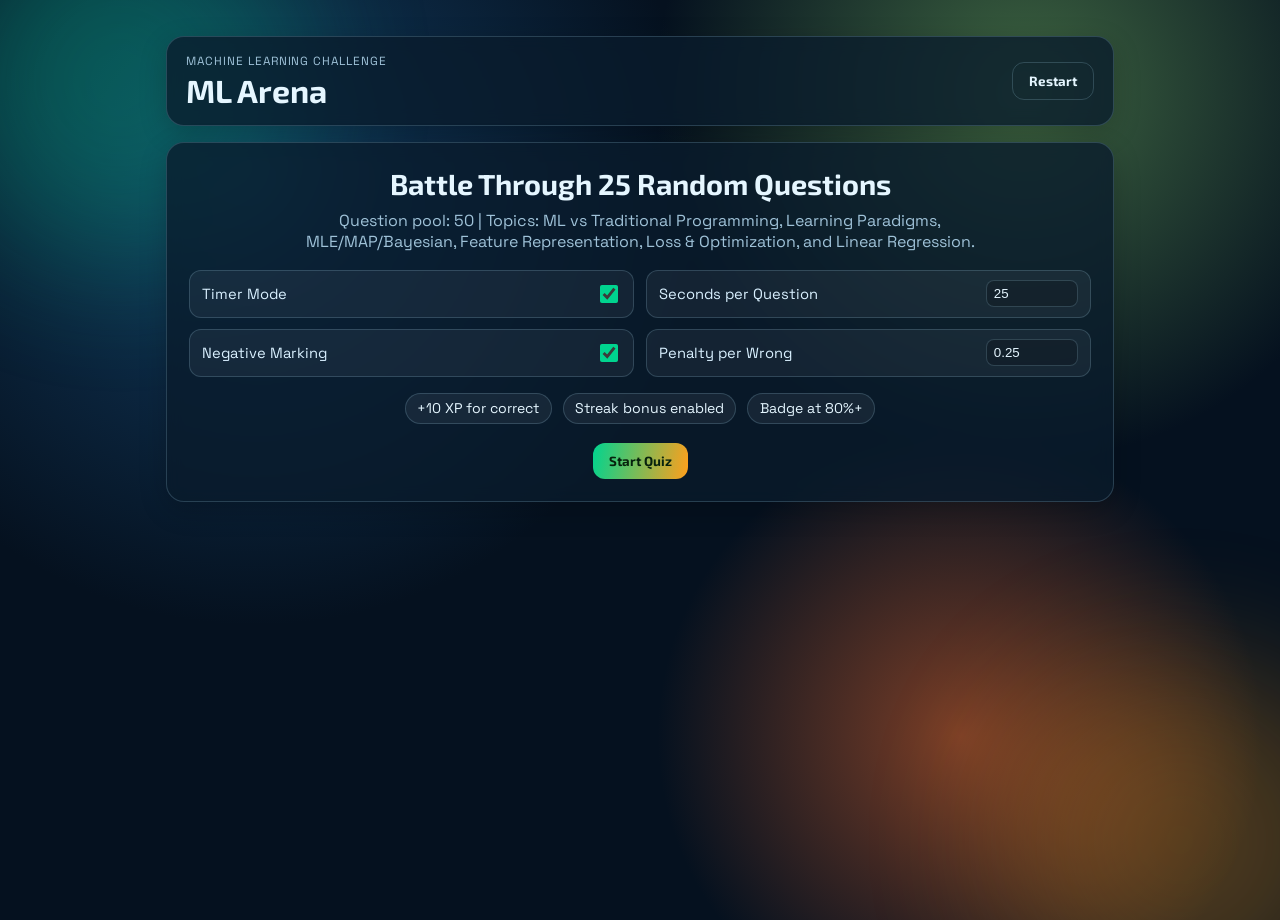
==== index.html @ 7686fb9f "First" ====
<!doctype html>
<html lang="en">
  <head>
    <meta charset="UTF-8" />
    <meta name="viewport" content="width=device-width, initial-scale=1.0" />
    <title>ML Arena Quiz</title>
    <link rel="preconnect" href="https://fonts.googleapis.com" />
    <link rel="preconnect" href="https://fonts.gstatic.com" crossorigin />
    <link
      href="https://fonts.googleapis.com/css2?family=Exo+2:wght@400;600;700;800&family=Space+Grotesk:wght@400;500;700&display=swap"
      rel="stylesheet"
    />
    <link rel="stylesheet" href="style.css" />
  </head>
  <body>
    <div class="bg-glow bg-glow-1"></div>
    <div class="bg-glow bg-glow-2"></div>

    <main class="app-shell">
      <header class="top-bar card">
        <div>
          <p class="eyebrow">Machine Learning Challenge</p>
          <h1>ML Arena</h1>
        </div>
        <button id="restartBtn" class="btn ghost" type="button" aria-label="Restart quiz">
          Restart
        </button>
      </header>

      <section id="startScreen" class="card center-panel">
        <h2>Battle Through 25 Random Questions</h2>
        <p>
          Question pool: 50 | Topics: ML vs Traditional Programming, Learning Paradigms,
          MLE/MAP/Bayesian, Feature Representation, Loss & Optimization, and Linear Regression.
        </p>
        <div class="setup-grid">
          <label class="setup-item" for="timerMode">
            <span>Timer Mode</span>
            <input id="timerMode" type="checkbox" checked />
          </label>
          <label class="setup-item" for="timerSeconds">
            <span>Seconds per Question</span>
            <input id="timerSeconds" type="number" min="10" max="120" step="5" value="25" />
          </label>
          <label class="setup-item" for="negativeMode">
            <span>Negative Marking</span>
            <input id="negativeMode" type="checkbox" checked />
          </label>
          <label class="setup-item" for="negativeValue">
            <span>Penalty per Wrong</span>
            <input id="negativeValue" type="number" min="0.1" max="1" step="0.05" value="0.25" />
          </label>
        </div>
        <div class="start-meta">
          <span>+10 XP for correct</span>
          <span>Streak bonus enabled</span>
          <span>Badge at 80%+</span>
        </div>
        <button id="startBtn" class="btn primary" type="button">Start Quiz</button>
      </section>

      <section id="quizScreen" class="hidden">
        <div class="stats-grid">
          <article class="card stat">
            <p class="label">Question</p>
            <p id="questionCounter" class="value">1 / 25</p>
          </article>
          <article class="card stat">
            <p class="label">Score</p>
            <p id="scoreValue" class="value">0</p>
          </article>
          <article class="card stat">
            <p class="label">XP</p>
            <p id="xpValue" class="value">0</p>
          </article>
          <article class="card stat">
            <p class="label">Streak</p>
            <p id="streakValue" class="value">0</p>
          </article>
          <article class="card stat">
            <p class="label">Timer</p>
            <p id="timerValue" class="value">25s</p>
          </article>
        </div>

        <div class="card progress-wrap">
          <div class="progress-row">
            <span>Level <strong id="levelValue">1</strong></span>
            <span><strong id="progressPercent">0%</strong> Complete</span>
          </div>
          <div class="progress-track">
            <div id="progressBar" class="progress-fill"></div>
          </div>
        </div>

        <section class="card question-card" aria-live="polite">
          <p id="topicTag" class="topic-tag">Topic</p>
          <h2 id="questionText">Question text</h2>
          <div id="optionsContainer" class="options"></div>
          <p id="feedback" class="feedback"></p>
          <div class="actions">
            <button id="nextBtn" class="btn primary" type="button" disabled>Next</button>
          </div>
        </section>
      </section>

      <section id="resultScreen" class="card center-panel hidden">
        <h2>Challenge Complete</h2>
        <p id="finalMessage" class="result-message"></p>
        <div class="result-grid">
          <article>
            <p class="label">Final Score</p>
            <p id="finalScore" class="value">0 / 25</p>
          </article>
          <article>
            <p class="label">Correct</p>
            <p id="finalCorrect" class="value">0</p>
          </article>
          <article>
            <p class="label">Wrong / Timeout</p>
            <p id="finalWrong" class="value">0</p>
          </article>
          <article>
            <p class="label">Accuracy</p>
            <p id="finalAccuracy" class="value">0%</p>
          </article>
          <article>
            <p class="label">Total XP</p>
            <p id="finalXP" class="value">0</p>
          </article>
          <article>
            <p class="label">Best Streak</p>
            <p id="bestStreak" class="value">0</p>
          </article>
          <article>
            <p class="label">Badge</p>
            <p id="badgeValue" class="value">None</p>
          </article>
        </div>
        <div class="report-actions">
          <button id="downloadReportBtn" class="btn ghost" type="button">Download CSV Report</button>
          <button id="printReportBtn" class="btn ghost" type="button">Print / Save PDF</button>
          <button id="playAgainBtn" class="btn primary" type="button">Play Again</button>
        </div>
      </section>
    </main>

    <script src="script.js"></script>
  </body>
</html>
---- style.css ----
:root {
  --bg: #05111f;
  --panel: rgba(10, 28, 44, 0.78);
  --panel-strong: #0f2842;
  --text: #e5f6ff;
  --muted: #9fc2d8;
  --line: rgba(165, 212, 238, 0.2);
  --accent: #00d48f;
  --accent-2: #ff9f1c;
  --danger: #ff5d73;
  --correct: #00d48f;
  --wrong: #ff5d73;
}

* {
  box-sizing: border-box;
}

body {
  margin: 0;
  min-height: 100vh;
  font-family: "Space Grotesk", sans-serif;
  color: var(--text);
  background: radial-gradient(circle at 20% 20%, #123c61 0%, transparent 35%),
    radial-gradient(circle at 80% 10%, #3e6541 0%, transparent 28%),
    radial-gradient(circle at 75% 80%, #7a3e27 0%, transparent 25%), var(--bg);
  overflow-x: hidden;
}

h1,
h2,
h3,
.value {
  font-family: "Exo 2", sans-serif;
  margin: 0;
}

.bg-glow {
  position: fixed;
  width: 360px;
  height: 360px;
  border-radius: 999px;
  filter: blur(70px);
  opacity: 0.28;
  pointer-events: none;
  z-index: -1;
}

.bg-glow-1 {
  background: #00d48f;
  top: -100px;
  left: -60px;
}

.bg-glow-2 {
  background: #ff9f1c;
  bottom: -120px;
  right: -80px;
}

.app-shell {
  max-width: 980px;
  margin: 1.25rem auto;
  padding: 1rem;
  display: grid;
  gap: 1rem;
}

.card {
  background: var(--panel);
  border: 1px solid var(--line);
  border-radius: 18px;
  backdrop-filter: blur(8px);
  box-shadow: 0 8px 28px rgba(0, 0, 0, 0.2);
}

.top-bar {
  display: flex;
  justify-content: space-between;
  align-items: center;
  padding: 1rem 1.2rem;
}

.eyebrow {
  margin: 0;
  color: var(--muted);
  letter-spacing: 0.08em;
  text-transform: uppercase;
  font-size: 0.74rem;
}

h1 {
  margin-top: 0.2rem;
  font-size: clamp(1.5rem, 3vw, 2rem);
}

.center-panel {
  padding: 1.4rem;
  text-align: center;
}

.center-panel h2 {
  margin-bottom: 0.6rem;
  font-size: clamp(1.3rem, 2.8vw, 1.8rem);
}

.center-panel p {
  margin: 0 auto;
  max-width: 70ch;
  color: var(--muted);
}

.start-meta {
  display: flex;
  gap: 0.7rem;
  justify-content: center;
  flex-wrap: wrap;
  margin: 1rem 0 1.2rem;
}

.start-meta span {
  background: rgba(255, 255, 255, 0.06);
  border: 1px solid var(--line);
  border-radius: 999px;
  font-size: 0.88rem;
  padding: 0.35rem 0.7rem;
}

.setup-grid {
  margin: 1.1rem 0 0.5rem;
  display: grid;
  gap: 0.7rem;
  grid-template-columns: repeat(2, minmax(0, 1fr));
}

.setup-item {
  display: flex;
  justify-content: space-between;
  align-items: center;
  gap: 0.6rem;
  background: rgba(255, 255, 255, 0.05);
  border: 1px solid var(--line);
  border-radius: 12px;
  padding: 0.6rem 0.75rem;
  color: #d9f0ff;
  font-size: 0.92rem;
}

.setup-item input[type="number"] {
  width: 92px;
  background: rgba(0, 0, 0, 0.2);
  border: 1px solid var(--line);
  border-radius: 8px;
  color: var(--text);
  padding: 0.3rem 0.45rem;
}

.setup-item input[type="checkbox"] {
  width: 18px;
  height: 18px;
  accent-color: var(--accent);
}

.hidden {
  display: none;
}

.stats-grid {
  display: grid;
  grid-template-columns: repeat(5, minmax(0, 1fr));
  gap: 0.8rem;
}

.stat {
  padding: 0.8rem;
  text-align: center;
}

.label {
  margin: 0;
  color: var(--muted);
  font-size: 0.8rem;
  text-transform: uppercase;
  letter-spacing: 0.06em;
}

.value {
  margin-top: 0.35rem;
  font-size: 1.35rem;
}

.progress-wrap {
  padding: 0.9rem 1rem 1rem;
}

.progress-row {
  display: flex;
  justify-content: space-between;
  margin-bottom: 0.5rem;
  color: var(--muted);
}

.progress-track {
  background: rgba(255, 255, 255, 0.09);
  border: 1px solid var(--line);
  border-radius: 999px;
  height: 14px;
  overflow: hidden;
}

.progress-fill {
  height: 100%;
  width: 0%;
  background: linear-gradient(90deg, var(--accent), var(--accent-2));
  transition: width 0.32s ease;
}

.question-card {
  padding: 1rem;
  animation: fadeIn 350ms ease;
}

.topic-tag {
  display: inline-block;
  margin: 0;
  padding: 0.25rem 0.55rem;
  border-radius: 999px;
  border: 1px solid var(--line);
  color: #cde8f5;
  background: rgba(255, 255, 255, 0.06);
  font-size: 0.83rem;
}

#questionText {
  margin: 0.7rem 0 1rem;
  line-height: 1.38;
}

.options {
  display: grid;
  gap: 0.6rem;
}

.option-btn {
  border: 1px solid var(--line);
  background: rgba(255, 255, 255, 0.04);
  color: var(--text);
  border-radius: 12px;
  padding: 0.72rem;
  text-align: left;
  font-size: 0.97rem;
  cursor: pointer;
  transition: transform 0.16s ease, border-color 0.16s ease, background 0.16s ease;
}

.option-btn:hover:enabled {
  transform: translateY(-1px);
  border-color: rgba(255, 255, 255, 0.34);
  background: rgba(255, 255, 255, 0.1);
}

.option-btn.correct {
  border-color: rgba(0, 212, 143, 0.9);
  background: rgba(0, 212, 143, 0.2);
}

.option-btn.wrong {
  border-color: rgba(255, 93, 115, 0.95);
  background: rgba(255, 93, 115, 0.2);
}

.feedback {
  min-height: 1.4rem;
  margin: 0.9rem 0 0;
  font-weight: 600;
}

.feedback.good {
  color: var(--correct);
}

.feedback.bad {
  color: var(--wrong);
}

.actions {
  margin-top: 0.9rem;
  display: flex;
  justify-content: flex-end;
}

.btn {
  border: none;
  border-radius: 12px;
  cursor: pointer;
  padding: 0.62rem 1rem;
  font-weight: 700;
  font-family: "Exo 2", sans-serif;
}

.btn:disabled {
  opacity: 0.5;
  cursor: not-allowed;
}

.btn.primary {
  background: linear-gradient(100deg, var(--accent), var(--accent-2));
  color: #07220d;
}

.btn.ghost {
  background: transparent;
  border: 1px solid var(--line);
  color: var(--text);
}

.result-grid {
  margin-top: 1rem;
  display: grid;
  grid-template-columns: repeat(3, minmax(0, 1fr));
  gap: 0.8rem;
}

.result-grid article {
  background: rgba(255, 255, 255, 0.05);
  border: 1px solid var(--line);
  border-radius: 12px;
  padding: 0.75rem;
}

.result-message {
  font-weight: 700;
  color: #f4e6c0;
}

.report-actions {
  margin-top: 1rem;
  display: flex;
  gap: 0.65rem;
  justify-content: center;
  flex-wrap: wrap;
}

@keyframes fadeIn {
  from {
    opacity: 0;
    transform: translateY(8px);
  }
  to {
    opacity: 1;
    transform: translateY(0);
  }
}

@media (max-width: 820px) {
  .setup-grid {
    grid-template-columns: 1fr;
  }

  .stats-grid {
    grid-template-columns: repeat(3, minmax(0, 1fr));
  }

  .result-grid {
    grid-template-columns: repeat(2, minmax(0, 1fr));
  }
}

@media (max-width: 560px) {
  .app-shell {
    padding: 0.7rem;
  }

  .top-bar {
    align-items: flex-start;
    gap: 0.7rem;
    flex-direction: column;
  }

  .stats-grid {
    grid-template-columns: repeat(2, minmax(0, 1fr));
  }

  .result-grid {
    grid-template-columns: 1fr;
  }
}
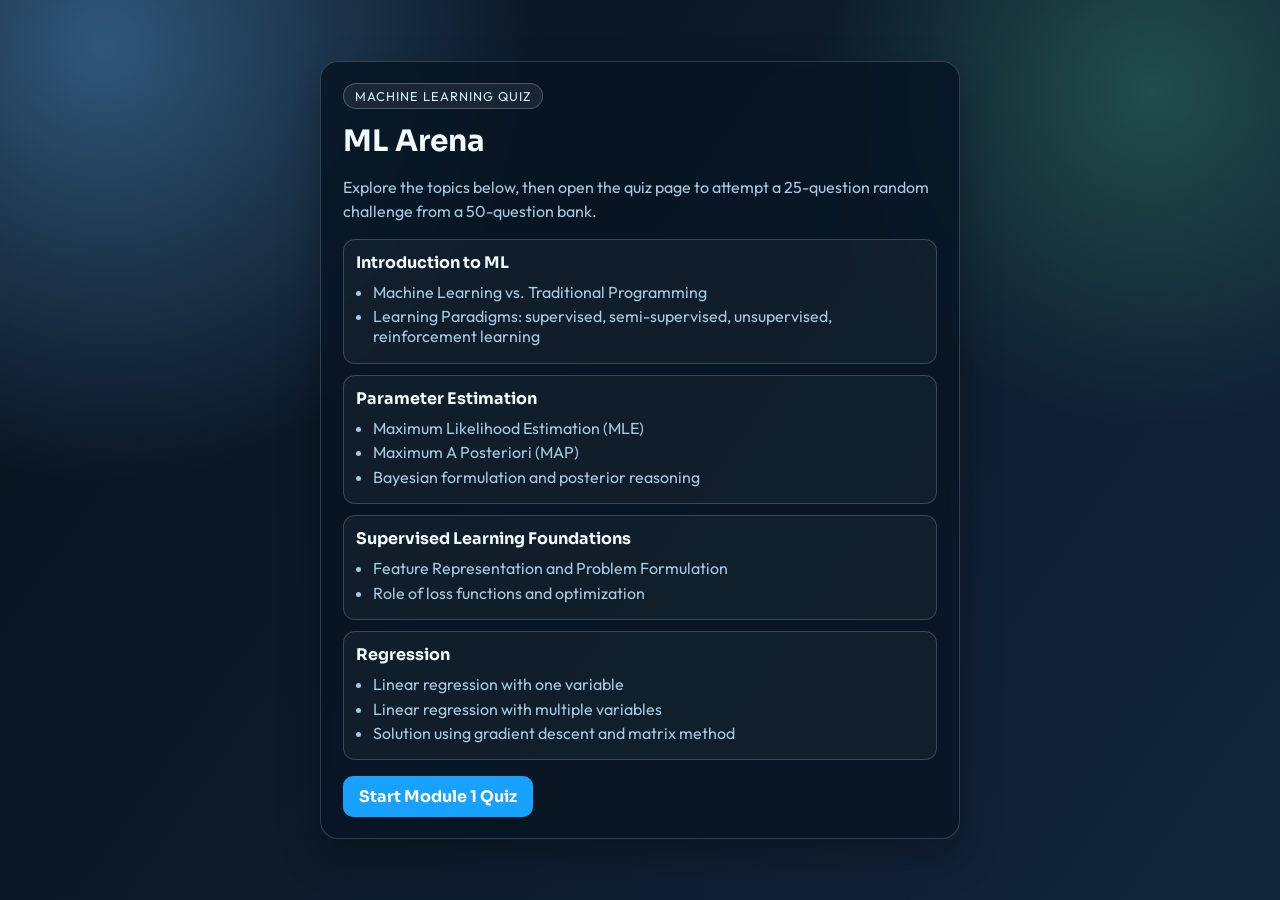
==== commit 66a768d6: "modifiled" ====
--- a/index.html
+++ b/index.html
@@ -3,148 +3,65 @@
   <head>
     <meta charset="UTF-8" />
     <meta name="viewport" content="width=device-width, initial-scale=1.0" />
-    <title>ML Arena Quiz</title>
+    <title>ML Arena</title>
     <link rel="preconnect" href="https://fonts.googleapis.com" />
     <link rel="preconnect" href="https://fonts.gstatic.com" crossorigin />
     <link
-      href="https://fonts.googleapis.com/css2?family=Exo+2:wght@400;600;700;800&family=Space+Grotesk:wght@400;500;700&display=swap"
+      href="https://fonts.googleapis.com/css2?family=Outfit:wght@400;600;700;800&family=Sora:wght@500;700&display=swap"
       rel="stylesheet"
     />
     <link rel="stylesheet" href="style.css" />
   </head>
   <body>
-    <div class="bg-glow bg-glow-1"></div>
-    <div class="bg-glow bg-glow-2"></div>
+    <main class="home-shell">
+      <section class="home-card">
+        <p class="tag">Machine Learning Quiz</p>
+        <h1>ML Arena</h1>
+        <p class="home-copy">
+          Explore the topics below, then open the quiz page to attempt a 25-question random challenge from a
+          50-question bank.
+        </p>
 
-    <main class="app-shell">
-      <header class="top-bar card">
-        <div>
-          <p class="eyebrow">Machine Learning Challenge</p>
-          <h1>ML Arena</h1>
-        </div>
-        <button id="restartBtn" class="btn ghost" type="button" aria-label="Restart quiz">
-          Restart
-        </button>
-      </header>
+        <section class="module-topics" aria-label="Module 1 topics">
+          <article class="topic-card">
+            <h2>Introduction to ML</h2>
+            <ul>
+              <li>Machine Learning vs. Traditional Programming</li>
+              <li>Learning Paradigms: supervised, semi-supervised, unsupervised, reinforcement learning</li>
+            </ul>
+          </article>
 
-      <section id="startScreen" class="card center-panel">
-        <h2>Battle Through 25 Random Questions</h2>
-        <p>
-          Question pool: 50 | Topics: ML vs Traditional Programming, Learning Paradigms,
-          MLE/MAP/Bayesian, Feature Representation, Loss & Optimization, and Linear Regression.
-        </p>
-        <div class="setup-grid">
-          <label class="setup-item" for="timerMode">
-            <span>Timer Mode</span>
-            <input id="timerMode" type="checkbox" checked />
-          </label>
-          <label class="setup-item" for="timerSeconds">
-            <span>Seconds per Question</span>
-            <input id="timerSeconds" type="number" min="10" max="120" step="5" value="25" />
-          </label>
-          <label class="setup-item" for="negativeMode">
-            <span>Negative Marking</span>
-            <input id="negativeMode" type="checkbox" checked />
-          </label>
-          <label class="setup-item" for="negativeValue">
-            <span>Penalty per Wrong</span>
-            <input id="negativeValue" type="number" min="0.1" max="1" step="0.05" value="0.25" />
-          </label>
-        </div>
-        <div class="start-meta">
-          <span>+10 XP for correct</span>
-          <span>Streak bonus enabled</span>
-          <span>Badge at 80%+</span>
-        </div>
-        <button id="startBtn" class="btn primary" type="button">Start Quiz</button>
-      </section>
+          <article class="topic-card">
+            <h2>Parameter Estimation</h2>
+            <ul>
+              <li>Maximum Likelihood Estimation (MLE)</li>
+              <li>Maximum A Posteriori (MAP)</li>
+              <li>Bayesian formulation and posterior reasoning</li>
+            </ul>
+          </article>
 
-      <section id="quizScreen" class="hidden">
-        <div class="stats-grid">
-          <article class="card stat">
-            <p class="label">Question</p>
-            <p id="questionCounter" class="value">1 / 25</p>
+          <article class="topic-card">
+            <h2>Supervised Learning Foundations</h2>
+            <ul>
+              <li>Feature Representation and Problem Formulation</li>
+              <li>Role of loss functions and optimization</li>
+            </ul>
           </article>
-          <article class="card stat">
-            <p class="label">Score</p>
-            <p id="scoreValue" class="value">0</p>
+
+          <article class="topic-card">
+            <h2>Regression</h2>
+            <ul>
+              <li>Linear regression with one variable</li>
+              <li>Linear regression with multiple variables</li>
+              <li>Solution using gradient descent and matrix method</li>
+            </ul>
           </article>
-          <article class="card stat">
-            <p class="label">XP</p>
-            <p id="xpValue" class="value">0</p>
-          </article>
-          <article class="card stat">
-            <p class="label">Streak</p>
-            <p id="streakValue" class="value">0</p>
-          </article>
-          <article class="card stat">
-            <p class="label">Timer</p>
-            <p id="timerValue" class="value">25s</p>
-          </article>
-        </div>
+        </section>
 
-        <div class="card progress-wrap">
-          <div class="progress-row">
-            <span>Level <strong id="levelValue">1</strong></span>
-            <span><strong id="progressPercent">0%</strong> Complete</span>
-          </div>
-          <div class="progress-track">
-            <div id="progressBar" class="progress-fill"></div>
-          </div>
-        </div>
-
-        <section class="card question-card" aria-live="polite">
-          <p id="topicTag" class="topic-tag">Topic</p>
-          <h2 id="questionText">Question text</h2>
-          <div id="optionsContainer" class="options"></div>
-          <p id="feedback" class="feedback"></p>
-          <div class="actions">
-            <button id="nextBtn" class="btn primary" type="button" disabled>Next</button>
-          </div>
-        </section>
-      </section>
-
-      <section id="resultScreen" class="card center-panel hidden">
-        <h2>Challenge Complete</h2>
-        <p id="finalMessage" class="result-message"></p>
-        <div class="result-grid">
-          <article>
-            <p class="label">Final Score</p>
-            <p id="finalScore" class="value">0 / 25</p>
-          </article>
-          <article>
-            <p class="label">Correct</p>
-            <p id="finalCorrect" class="value">0</p>
-          </article>
-          <article>
-            <p class="label">Wrong / Timeout</p>
-            <p id="finalWrong" class="value">0</p>
-          </article>
-          <article>
-            <p class="label">Accuracy</p>
-            <p id="finalAccuracy" class="value">0%</p>
-          </article>
-          <article>
-            <p class="label">Total XP</p>
-            <p id="finalXP" class="value">0</p>
-          </article>
-          <article>
-            <p class="label">Best Streak</p>
-            <p id="bestStreak" class="value">0</p>
-          </article>
-          <article>
-            <p class="label">Badge</p>
-            <p id="badgeValue" class="value">None</p>
-          </article>
-        </div>
-        <div class="report-actions">
-          <button id="downloadReportBtn" class="btn ghost" type="button">Download CSV Report</button>
-          <button id="printReportBtn" class="btn ghost" type="button">Print / Save PDF</button>
-          <button id="playAgainBtn" class="btn primary" type="button">Play Again</button>
+        <div class="home-actions">
+          <a class="home-link" href="quiz.html">Start Module 1 Quiz</a>
         </div>
       </section>
     </main>
-
-    <script src="script.js"></script>
   </body>
 </html>
--- a/style.css
+++ b/style.css
@@ -1,15 +1,14 @@
 :root {
-  --bg: #05111f;
-  --panel: rgba(10, 28, 44, 0.78);
-  --panel-strong: #0f2842;
-  --text: #e5f6ff;
-  --muted: #9fc2d8;
-  --line: rgba(165, 212, 238, 0.2);
-  --accent: #00d48f;
-  --accent-2: #ff9f1c;
-  --danger: #ff5d73;
-  --correct: #00d48f;
-  --wrong: #ff5d73;
+  --bg-1: #08121d;
+  --bg-2: #12253a;
+  --panel: rgba(7, 21, 35, 0.86);
+  --panel-border: rgba(167, 223, 255, 0.22);
+  --text: #f2fbff;
+  --muted: #a9c8de;
+  --yes: #2ee59d;
+  --maybe: #ffc857;
+  --button: #18a1ff;
+  --button-hover: #0787de;
 }
 
 * {
@@ -19,283 +18,529 @@
 body {
   margin: 0;
   min-height: 100vh;
-  font-family: "Space Grotesk", sans-serif;
+  font-family: "Outfit", sans-serif;
   color: var(--text);
-  background: radial-gradient(circle at 20% 20%, #123c61 0%, transparent 35%),
-    radial-gradient(circle at 80% 10%, #3e6541 0%, transparent 28%),
-    radial-gradient(circle at 75% 80%, #7a3e27 0%, transparent 25%), var(--bg);
-  overflow-x: hidden;
+  background: radial-gradient(circle at 8% 5%, #305779 0%, transparent 30%),
+    radial-gradient(circle at 90% 10%, #214d4b 0%, transparent 24%),
+    linear-gradient(125deg, var(--bg-1), var(--bg-2));
 }
 
 h1,
 h2,
-h3,
-.value {
-  font-family: "Exo 2", sans-serif;
+p {
   margin: 0;
 }
 
-.bg-glow {
-  position: fixed;
-  width: 360px;
-  height: 360px;
+.home-shell {
+  min-height: 100vh;
+  display: grid;
+  place-items: center;
+  padding: 1rem;
+}
+
+.home-card {
+  width: min(640px, 94vw);
+  background: var(--panel);
+  border: 1px solid var(--panel-border);
+  border-radius: 18px;
+  padding: 1.35rem;
+  backdrop-filter: blur(6px);
+  box-shadow: 0 18px 40px rgba(0, 0, 0, 0.28);
+  animation: fadeIn 260ms ease both;
+}
+
+.home-copy {
+  margin-top: 0.9rem;
+  color: var(--muted);
+  line-height: 1.5;
+}
+
+.module-topics {
+  margin-top: 1rem;
+  display: grid;
+  gap: 0.7rem;
+}
+
+.topic-card {
+  border: 1px solid rgba(214, 239, 255, 0.2);
+  background: rgba(255, 255, 255, 0.04);
+  border-radius: 12px;
+  padding: 0.75rem;
+}
+
+.topic-card h2 {
+  font-size: 1rem;
+}
+
+.topic-card ul {
+  margin: 0.55rem 0 0;
+  padding-left: 1.1rem;
+  color: var(--muted);
+}
+
+.topic-card li {
+  margin: 0.28rem 0;
+}
+
+.home-actions {
+  margin-top: 1rem;
+  display: flex;
+  gap: 0.65rem;
+  flex-wrap: wrap;
+}
+
+.home-link {
+  display: inline-block;
+  text-decoration: none;
+  color: #ffffff;
+  background: var(--button);
+  font-family: "Sora", sans-serif;
+  font-weight: 700;
+  border-radius: 10px;
+  padding: 0.6rem 1rem;
+}
+
+.home-link:hover {
+  background: var(--button-hover);
+}
+
+.poll-shell {
+  width: min(980px, 92vw);
+  margin: 2rem auto;
+  display: grid;
+  gap: 1rem;
+}
+
+.quiz-shell {
+  width: min(1080px, 92vw);
+  margin: 2rem auto;
+  display: grid;
+  gap: 1rem;
+  grid-template-columns: 1.4fr 1fr;
+}
+
+.poll-card,
+.results-card {
+  background: var(--panel);
+  border: 1px solid var(--panel-border);
+  border-radius: 18px;
+  padding: 1.25rem;
+  backdrop-filter: blur(6px);
+  box-shadow: 0 18px 40px rgba(0, 0, 0, 0.28);
+}
+
+.menti-card {
+  border: 1px solid rgba(167, 223, 255, 0.3);
+}
+
+.menti-head {
+  display: flex;
+  justify-content: space-between;
+  gap: 0.9rem;
+  align-items: flex-start;
+  flex-wrap: wrap;
+}
+
+.room-chip {
+  font-family: "Sora", sans-serif;
+  font-weight: 700;
+  font-size: 0.84rem;
+  letter-spacing: 0.05em;
   border-radius: 999px;
-  filter: blur(70px);
-  opacity: 0.28;
-  pointer-events: none;
-  z-index: -1;
-}
-
-.bg-glow-1 {
-  background: #00d48f;
-  top: -100px;
-  left: -60px;
-}
-
-.bg-glow-2 {
-  background: #ff9f1c;
-  bottom: -120px;
-  right: -80px;
-}
-
-.app-shell {
-  max-width: 980px;
-  margin: 1.25rem auto;
-  padding: 1rem;
-  display: grid;
-  gap: 1rem;
-}
-
-.card {
+  padding: 0.45rem 0.72rem;
+  color: #e9f7ff;
+  background: rgba(17, 182, 255, 0.2);
+  border: 1px solid rgba(167, 223, 255, 0.4);
+}
+
+.quick-stats {
+  margin-top: 0.95rem;
+  display: grid;
+  grid-template-columns: repeat(3, minmax(0, 1fr));
+  gap: 0.6rem;
+}
+
+.quick-stats article {
+  border: 1px solid rgba(214, 239, 255, 0.22);
+  background: rgba(255, 255, 255, 0.05);
+  border-radius: 12px;
+  padding: 0.7rem;
+}
+
+.quiz-card {
   background: var(--panel);
-  border: 1px solid var(--line);
+  border: 1px solid var(--panel-border);
   border-radius: 18px;
-  backdrop-filter: blur(8px);
-  box-shadow: 0 8px 28px rgba(0, 0, 0, 0.2);
-}
-
-.top-bar {
+  padding: 1.25rem;
+  backdrop-filter: blur(6px);
+  box-shadow: 0 18px 40px rgba(0, 0, 0, 0.28);
+}
+
+.quiz-topbar {
+  margin-top: 0.9rem;
   display: flex;
   justify-content: space-between;
-  align-items: center;
-  padding: 1rem 1.2rem;
-}
-
-.eyebrow {
-  margin: 0;
-  color: var(--muted);
-  letter-spacing: 0.08em;
-  text-transform: uppercase;
-  font-size: 0.74rem;
-}
-
-h1 {
-  margin-top: 0.2rem;
-  font-size: clamp(1.5rem, 3vw, 2rem);
-}
-
-.center-panel {
-  padding: 1.4rem;
-  text-align: center;
-}
-
-.center-panel h2 {
-  margin-bottom: 0.6rem;
-  font-size: clamp(1.3rem, 2.8vw, 1.8rem);
-}
-
-.center-panel p {
-  margin: 0 auto;
-  max-width: 70ch;
-  color: var(--muted);
-}
-
-.start-meta {
-  display: flex;
-  gap: 0.7rem;
-  justify-content: center;
+  gap: 0.75rem;
   flex-wrap: wrap;
-  margin: 1rem 0 1.2rem;
-}
-
-.start-meta span {
-  background: rgba(255, 255, 255, 0.06);
-  border: 1px solid var(--line);
+}
+
+.progress-track {
+  margin-top: 0.4rem;
+  width: 100%;
+  height: 12px;
   border-radius: 999px;
-  font-size: 0.88rem;
-  padding: 0.35rem 0.7rem;
-}
-
-.setup-grid {
-  margin: 1.1rem 0 0.5rem;
-  display: grid;
-  gap: 0.7rem;
-  grid-template-columns: repeat(2, minmax(0, 1fr));
-}
-
-.setup-item {
-  display: flex;
-  justify-content: space-between;
-  align-items: center;
-  gap: 0.6rem;
-  background: rgba(255, 255, 255, 0.05);
-  border: 1px solid var(--line);
-  border-radius: 12px;
-  padding: 0.6rem 0.75rem;
-  color: #d9f0ff;
-  font-size: 0.92rem;
-}
-
-.setup-item input[type="number"] {
-  width: 92px;
-  background: rgba(0, 0, 0, 0.2);
-  border: 1px solid var(--line);
-  border-radius: 8px;
-  color: var(--text);
-  padding: 0.3rem 0.45rem;
-}
-
-.setup-item input[type="checkbox"] {
-  width: 18px;
-  height: 18px;
-  accent-color: var(--accent);
-}
-
-.hidden {
-  display: none;
-}
-
-.stats-grid {
-  display: grid;
-  grid-template-columns: repeat(5, minmax(0, 1fr));
-  gap: 0.8rem;
-}
-
-.stat {
-  padding: 0.8rem;
-  text-align: center;
-}
-
-.label {
-  margin: 0;
-  color: var(--muted);
-  font-size: 0.8rem;
-  text-transform: uppercase;
-  letter-spacing: 0.06em;
-}
-
-.value {
-  margin-top: 0.35rem;
-  font-size: 1.35rem;
-}
-
-.progress-wrap {
-  padding: 0.9rem 1rem 1rem;
-}
-
-.progress-row {
-  display: flex;
-  justify-content: space-between;
-  margin-bottom: 0.5rem;
-  color: var(--muted);
-}
-
-.progress-track {
-  background: rgba(255, 255, 255, 0.09);
-  border: 1px solid var(--line);
-  border-radius: 999px;
-  height: 14px;
+  background: rgba(255, 255, 255, 0.08);
+  border: 1px solid rgba(201, 230, 251, 0.25);
   overflow: hidden;
 }
 
 .progress-fill {
   height: 100%;
   width: 0%;
-  background: linear-gradient(90deg, var(--accent), var(--accent-2));
-  transition: width 0.32s ease;
+  background: linear-gradient(90deg, #11b6ff, #2ee59d);
+  transition: width 260ms ease;
 }
 
 .question-card {
-  padding: 1rem;
-  animation: fadeIn 350ms ease;
-}
-
-.topic-tag {
+  margin-top: 1rem;
+  border: 1px solid rgba(214, 239, 255, 0.24);
+  background: rgba(255, 255, 255, 0.04);
+  border-radius: 14px;
+  padding: 0.9rem;
+}
+
+.quiz-options {
+  margin-top: 0.8rem;
+  display: grid;
+  gap: 0.6rem;
+}
+
+.quiz-option {
+  display: flex;
+  align-items: center;
+  gap: 0.55rem;
+  border: 1px solid rgba(214, 239, 255, 0.24);
+  background: rgba(255, 255, 255, 0.05);
+  border-radius: 12px;
+  padding: 0.68rem 0.8rem;
+  cursor: pointer;
+}
+
+.quiz-option input {
+  accent-color: var(--button);
+}
+
+.gamification-card {
+  align-self: start;
+}
+
+.gamification-grid {
+  margin-top: 0.9rem;
+  display: grid;
+  grid-template-columns: repeat(2, minmax(0, 1fr));
+  gap: 0.7rem;
+}
+
+.gamification-grid article {
+  border: 1px solid rgba(214, 239, 255, 0.2);
+  background: rgba(255, 255, 255, 0.04);
+  border-radius: 12px;
+  padding: 0.7rem;
+}
+
+.badge-title {
+  margin-top: 1rem;
+}
+
+.badge-wrap {
+  margin-top: 0.65rem;
+  display: flex;
+  flex-wrap: wrap;
+  gap: 0.45rem;
+}
+
+.badge-pill {
   display: inline-block;
-  margin: 0;
-  padding: 0.25rem 0.55rem;
+  font-size: 0.82rem;
+  font-weight: 700;
+  padding: 0.3rem 0.55rem;
   border-radius: 999px;
-  border: 1px solid var(--line);
-  color: #cde8f5;
+  background: rgba(24, 161, 255, 0.2);
+  border: 1px solid rgba(167, 223, 255, 0.35);
+  color: #dff4ff;
+}
+
+.final-result {
+  margin-top: 1rem;
+  border-top: 1px solid rgba(214, 239, 255, 0.2);
+  padding-top: 0.9rem;
+}
+
+.submission-review {
+  margin-top: 0.75rem;
+  max-height: 360px;
+  overflow: auto;
+  display: grid;
+  gap: 0.6rem;
+  padding-right: 0.25rem;
+}
+
+.review-item {
+  border: 1px solid rgba(214, 239, 255, 0.22);
+  border-radius: 10px;
+  background: rgba(255, 255, 255, 0.04);
+  padding: 0.7rem;
+}
+
+.review-title {
+  font-weight: 700;
+  color: #f3f9ff;
+}
+
+.review-topic {
+  margin-top: 0.2rem;
+  color: var(--muted);
+  font-size: 0.86rem;
+}
+
+.review-line {
+  margin-top: 0.35rem;
+  color: #e6f4ff;
+  font-size: 0.9rem;
+}
+
+.review-correct {
+  border-color: rgba(46, 229, 157, 0.45);
+}
+
+.review-incorrect {
+  border-color: rgba(255, 129, 129, 0.5);
+}
+
+.review-skipped {
+  border-color: rgba(255, 200, 87, 0.52);
+}
+
+.tag {
+  display: inline-block;
+  padding: 0.25rem 0.7rem;
+  border-radius: 999px;
+  font-size: 0.8rem;
+  letter-spacing: 0.08em;
+  text-transform: uppercase;
+  color: #d6efff;
+  border: 1px solid rgba(214, 239, 255, 0.26);
+  background: rgba(255, 255, 255, 0.07);
+}
+
+h1 {
+  margin-top: 0.8rem;
+  line-height: 1.3;
+  font-family: "Sora", sans-serif;
+  font-size: clamp(1.2rem, 3.2vw, 1.85rem);
+}
+
+.poll-form {
+  margin-top: 1.1rem;
+  display: grid;
+  gap: 0.7rem;
+}
+
+.student-field {
+  font-size: 0.92rem;
+  color: #e6f4ff;
+}
+
+.student-input {
+  border: 1px solid rgba(214, 239, 255, 0.24);
   background: rgba(255, 255, 255, 0.06);
-  font-size: 0.83rem;
-}
-
-#questionText {
-  margin: 0.7rem 0 1rem;
-  line-height: 1.38;
-}
-
-.options {
-  display: grid;
+  color: var(--text);
+  border-radius: 10px;
+  padding: 0.62rem 0.7rem;
+  font-family: "Outfit", sans-serif;
+}
+
+.student-input::placeholder {
+  color: #98b6ca;
+}
+
+.option {
+  display: flex;
+  align-items: center;
+  gap: 0.55rem;
+  border: 1px solid rgba(214, 239, 255, 0.24);
+  background: rgba(255, 255, 255, 0.05);
+  border-radius: 12px;
+  padding: 0.68rem 0.8rem;
+  cursor: pointer;
+}
+
+.option input {
+  accent-color: var(--button);
+  width: 18px;
+  height: 18px;
+}
+
+.option span {
+  font-size: 1rem;
+}
+
+.form-actions {
+  margin-top: 0.25rem;
+  display: flex;
   gap: 0.6rem;
-}
-
-.option-btn {
-  border: 1px solid var(--line);
+  flex-wrap: wrap;
+}
+
+.btn {
+  border: 0;
+  border-radius: 10px;
+  padding: 0.58rem 1rem;
+  font-weight: 700;
+  font-family: "Sora", sans-serif;
+  cursor: pointer;
+}
+
+.submit-btn {
+  background: var(--button);
+  color: #ffffff;
+}
+
+.submit-btn:hover {
+  background: var(--button-hover);
+}
+
+.reset-btn {
+  background: rgba(255, 255, 255, 0.13);
+  color: var(--text);
+}
+
+.home-btn {
+  text-decoration: none;
+  display: inline-flex;
+  align-items: center;
+  justify-content: center;
+  background: rgba(255, 255, 255, 0.13);
+  color: var(--text);
+}
+
+.status-text {
+  margin-top: 0.85rem;
+  color: var(--muted);
+}
+
+.results-head {
+  display: flex;
+  justify-content: space-between;
+  gap: 0.8rem;
+  align-items: baseline;
+  flex-wrap: wrap;
+}
+
+h2 {
+  font-family: "Sora", sans-serif;
+  font-size: 1.15rem;
+}
+
+#totalCount {
+  color: var(--muted);
+  font-size: 0.93rem;
+}
+
+.chart-wrap {
+  margin-top: 1rem;
+  display: grid;
+  gap: 0.95rem;
+}
+
+.submission-list {
+  margin-top: 0.8rem;
+  max-height: 260px;
+  overflow: auto;
+  display: grid;
+  gap: 0.55rem;
+}
+
+.submission-item {
+  border: 1px solid rgba(214, 239, 255, 0.22);
+  border-radius: 10px;
   background: rgba(255, 255, 255, 0.04);
-  color: var(--text);
-  border-radius: 12px;
-  padding: 0.72rem;
-  text-align: left;
-  font-size: 0.97rem;
-  cursor: pointer;
-  transition: transform 0.16s ease, border-color 0.16s ease, background 0.16s ease;
-}
-
-.option-btn:hover:enabled {
-  transform: translateY(-1px);
-  border-color: rgba(255, 255, 255, 0.34);
-  background: rgba(255, 255, 255, 0.1);
-}
-
-.option-btn.correct {
-  border-color: rgba(0, 212, 143, 0.9);
-  background: rgba(0, 212, 143, 0.2);
-}
-
-.option-btn.wrong {
-  border-color: rgba(255, 93, 115, 0.95);
-  background: rgba(255, 93, 115, 0.2);
-}
-
-.feedback {
-  min-height: 1.4rem;
-  margin: 0.9rem 0 0;
-  font-weight: 600;
-}
-
-.feedback.good {
-  color: var(--correct);
-}
-
-.feedback.bad {
-  color: var(--wrong);
-}
-
-.actions {
-  margin-top: 0.9rem;
-  display: flex;
-  justify-content: flex-end;
-}
-
-.btn {
-  border: none;
-  border-radius: 12px;
-  cursor: pointer;
-  padding: 0.62rem 1rem;
+  padding: 0.65rem;
+}
+
+.submission-title {
   font-weight: 700;
-  font-family: "Exo 2", sans-serif;
+}
+
+.submission-answer {
+  margin-top: 0.2rem;
+  color: #dff4ff;
+}
+
+.submission-time {
+  margin-top: 0.2rem;
+  color: var(--muted);
+  font-size: 0.84rem;
+}
+
+body.presenter-mode .poll-card {
+  opacity: 0.62;
+}
+
+body.presenter-mode .results-card {
+  transform: scale(1.01);
+  border-color: rgba(46, 229, 157, 0.45);
+}
+
+.bar-row {
+  display: grid;
+  grid-template-columns: 74px 1fr 86px;
+  align-items: center;
+  gap: 0.7rem;
+}
+
+.bar-label,
+.bar-value {
+  font-size: 0.92rem;
+  color: #e6f4ff;
+}
+
+.bar-track {
+  height: 18px;
+  border-radius: 999px;
+  overflow: hidden;
+  border: 1px solid rgba(201, 230, 251, 0.25);
+  background: rgba(255, 255, 255, 0.06);
+}
+
+.bar {
+  height: 100%;
+  width: 0%;
+  transition: width 360ms ease;
+}
+
+.yes-bar {
+  background: linear-gradient(90deg, #1fc88f, var(--yes));
+}
+
+.maybe-bar {
+  background: linear-gradient(90deg, #f4b73a, var(--maybe));
+}
+
+@media (max-width: 680px) {
+  .quick-stats {
+    grid-template-columns: 1fr;
+  }
+
+  .bar-row {
+    grid-template-columns: 56px 1fr;
+  }
+
+  .bar-value {
+    grid-column: 1 / span 2;
+    color: var(--muted);
+    font-size: 0.86rem;
+  }
 }
 
 .btn:disabled {
@@ -353,6 +598,10 @@
 }
 
 @media (max-width: 820px) {
+  .quiz-shell {
+    grid-template-columns: 1fr;
+  }
+
   .setup-grid {
     grid-template-columns: 1fr;
   }
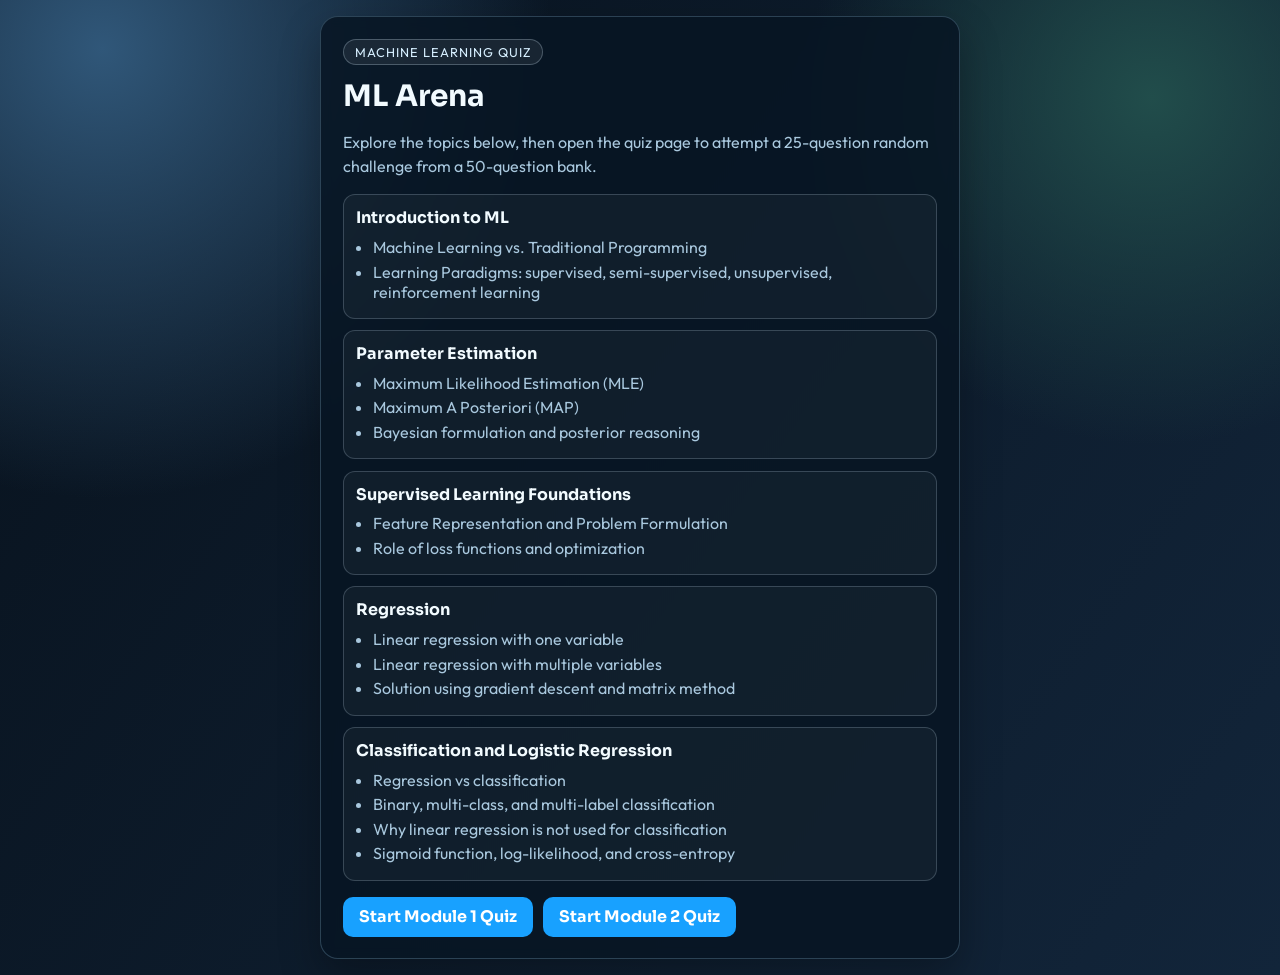
==== commit e19e2876: "new quiz added" ====
--- a/index.html
+++ b/index.html
@@ -56,10 +56,21 @@
               <li>Solution using gradient descent and matrix method</li>
             </ul>
           </article>
+
+          <article class="topic-card">
+            <h2>Classification and Logistic Regression</h2>
+            <ul>
+              <li>Regression vs classification</li>
+              <li>Binary, multi-class, and multi-label classification</li>
+              <li>Why linear regression is not used for classification</li>
+              <li>Sigmoid function, log-likelihood, and cross-entropy</li>
+            </ul>
+          </article>
         </section>
 
         <div class="home-actions">
           <a class="home-link" href="quiz.html">Start Module 1 Quiz</a>
+          <a class="home-link" href="quiz-module2.html">Start Module 2 Quiz</a>
         </div>
       </section>
     </main>
--- a/style.css
+++ b/style.css
@@ -230,6 +230,20 @@
   accent-color: var(--button);
 }
 
+.quiz-option.is-wrong {
+  border-color: rgba(255, 99, 99, 0.72);
+  background: rgba(255, 80, 80, 0.18);
+}
+
+.quiz-option.is-correct {
+  border-color: rgba(46, 229, 157, 0.72);
+  background: rgba(46, 229, 157, 0.2);
+}
+
+.quiz-option.locked {
+  cursor: default;
+}
+
 .gamification-card {
   align-self: start;
 }
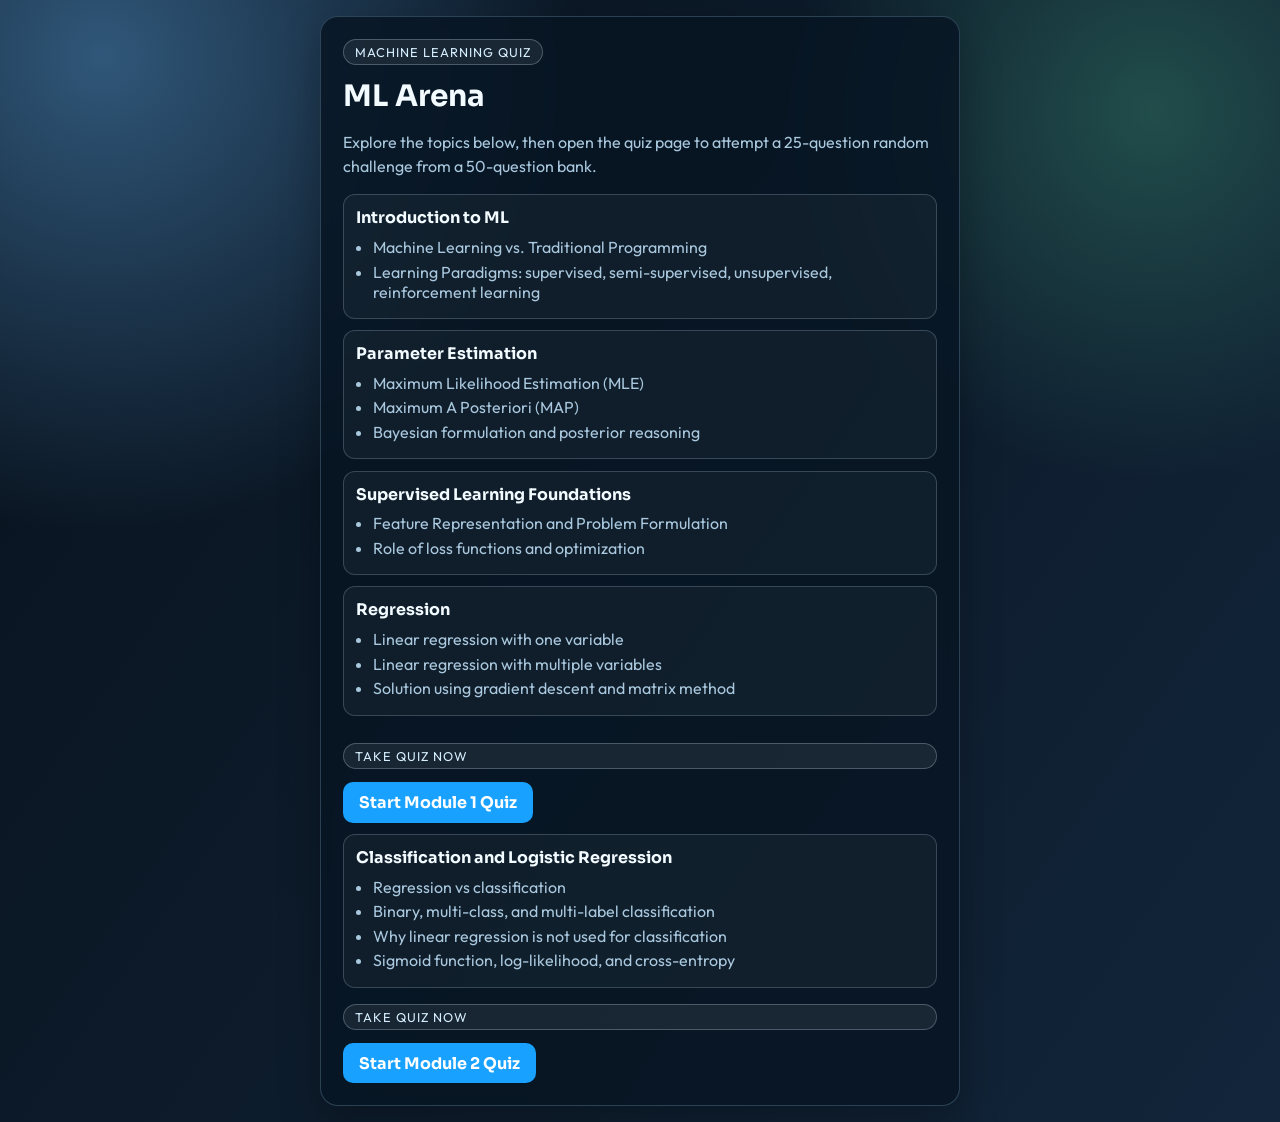
==== commit 0c6c9188: "updated" ====
--- a/index.html
+++ b/index.html
@@ -57,6 +57,11 @@
             </ul>
           </article>
 
+          <div class="home-actions">
+            <p class="tag">Take Quiz Now</p>
+            <a class="home-link" href="quiz.html">Start Module 1 Quiz</a>
+          </div>
+
           <article class="topic-card">
             <h2>Classification and Logistic Regression</h2>
             <ul>
@@ -69,7 +74,7 @@
         </section>
 
         <div class="home-actions">
-          <a class="home-link" href="quiz.html">Start Module 1 Quiz</a>
+          <p class="tag">Take Quiz Now</p>
           <a class="home-link" href="quiz-module2.html">Start Module 2 Quiz</a>
         </div>
       </section>
--- a/style.css
+++ b/style.css
@@ -89,6 +89,12 @@
   flex-wrap: wrap;
 }
 
+.home-actions .tag {
+  width: 100%;
+  margin: 0 0 0.2rem;
+  text-align: left;
+}
+
 .home-link {
   display: inline-block;
   text-decoration: none;
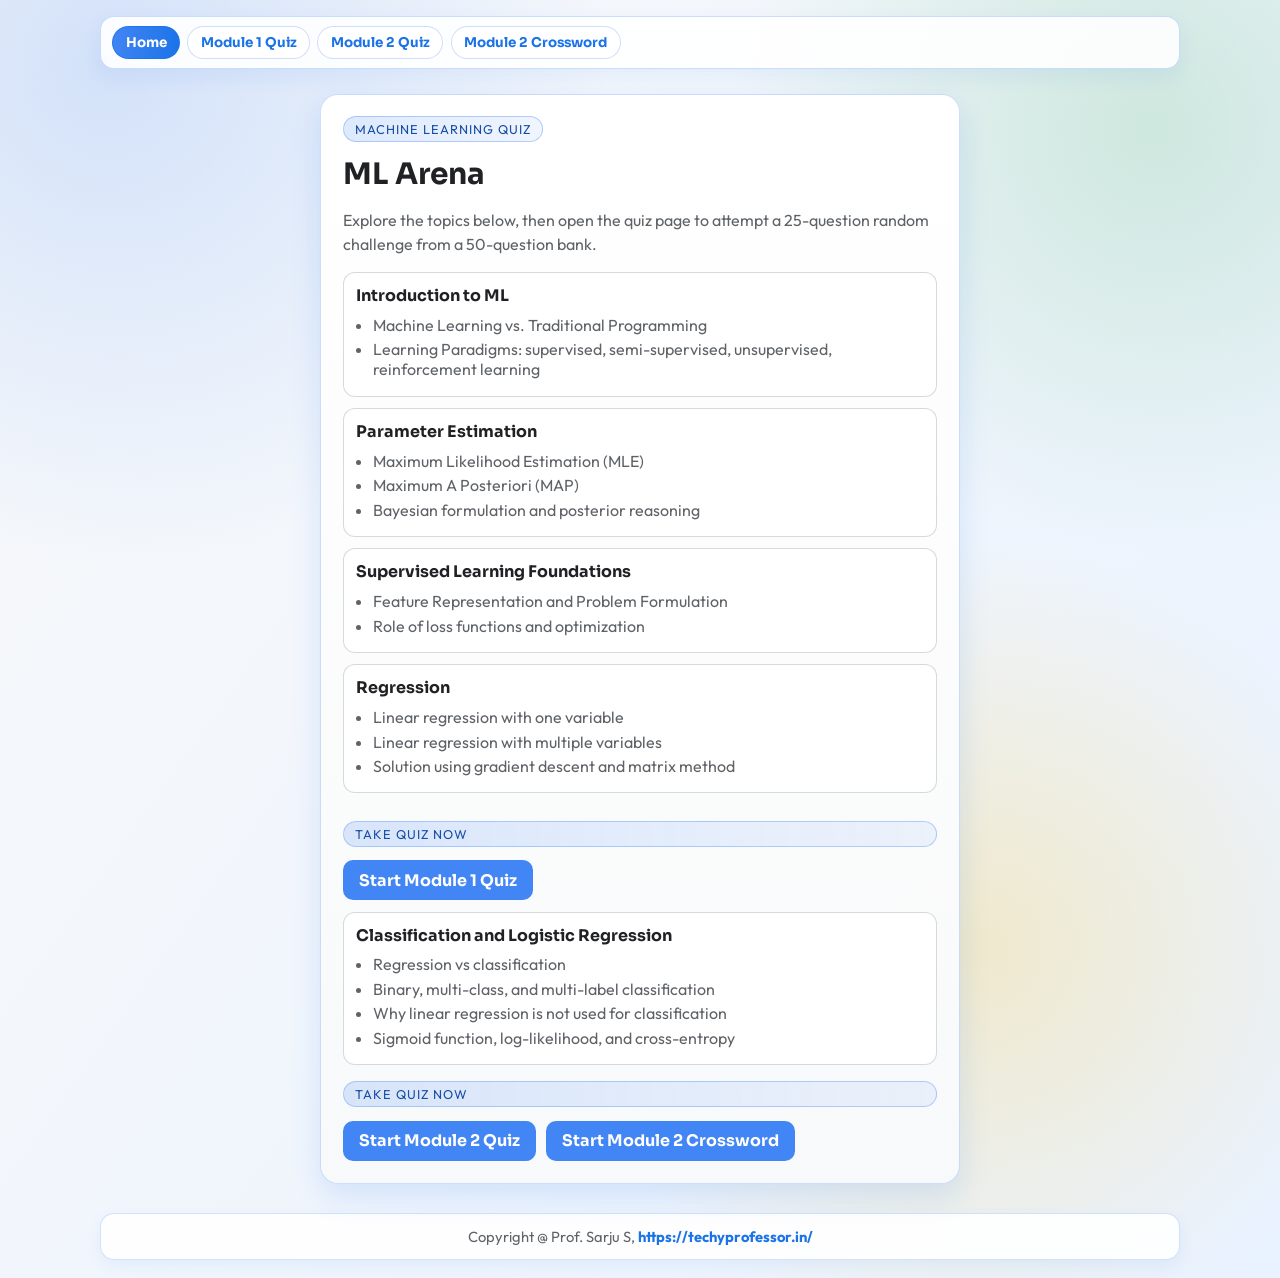
==== commit 23d650af: "puzzle added" ====
--- a/index.html
+++ b/index.html
@@ -13,6 +13,16 @@
     <link rel="stylesheet" href="style.css" />
   </head>
   <body>
+    <header class="site-nav" aria-label="Primary">
+      <button class="nav-toggle" type="button" aria-expanded="false" aria-controls="primaryNav">Menu</button>
+      <nav id="primaryNav" class="nav-links">
+        <a class="nav-link" href="index.html" aria-current="page">Home</a>
+        <a class="nav-link" href="quiz.html">Module 1 Quiz</a>
+        <a class="nav-link" href="quiz-module2.html">Module 2 Quiz</a>
+        <a class="nav-link" href="crossword-module2.html">Module 2 Crossword</a>
+      </nav>
+    </header>
+
     <main class="home-shell">
       <section class="home-card">
         <p class="tag">Machine Learning Quiz</p>
@@ -76,8 +86,18 @@
         <div class="home-actions">
           <p class="tag">Take Quiz Now</p>
           <a class="home-link" href="quiz-module2.html">Start Module 2 Quiz</a>
+          <a class="home-link" href="crossword-module2.html">Start Module 2 Crossword</a>
         </div>
       </section>
     </main>
+
+    <footer class="site-footer">
+      <p>
+        Copyright @ Prof. Sarju S,
+        <a href="https://techyprofessor.in/" target="_blank" rel="noopener noreferrer">https://techyprofessor.in/</a>
+      </p>
+    </footer>
+
+    <script src="nav-menu.js"></script>
   </body>
 </html>
--- a/style.css
+++ b/style.css
@@ -1,18 +1,142 @@
 :root {
-  --bg-1: #08121d;
-  --bg-2: #12253a;
-  --panel: rgba(7, 21, 35, 0.86);
-  --panel-border: rgba(167, 223, 255, 0.22);
-  --text: #f2fbff;
-  --muted: #a9c8de;
-  --yes: #2ee59d;
-  --maybe: #ffc857;
-  --button: #18a1ff;
-  --button-hover: #0787de;
+  --bg-1: #f8f9fa;
+  --bg-2: #eef3f8;
+  --panel: rgba(255, 255, 255, 0.94);
+  --panel-border: rgba(60, 64, 67, 0.16);
+  --panel-soft: rgba(248, 249, 250, 0.9);
+  --text: #202124;
+  --muted: #5f6368;
+  --yes: #34a853;
+  --maybe: #fbbc05;
+  --button: #4285f4;
+  --button-hover: #1a73e8;
+  --focus: #1a73e8;
 }
 
 * {
   box-sizing: border-box;
+}
+
+.site-nav {
+  width: min(1080px, 92vw);
+  margin: 1rem auto 0.55rem;
+  padding: 0.55rem 0.7rem;
+  border: 1px solid rgba(66, 133, 244, 0.28);
+  border-radius: 14px;
+  background: rgba(255, 255, 255, 0.9);
+  box-shadow: 0 8px 20px rgba(26, 115, 232, 0.08);
+}
+
+.nav-toggle {
+  display: none;
+  border: 1px solid rgba(66, 133, 244, 0.36);
+  border-radius: 10px;
+  background: #ffffff;
+  color: #1a73e8;
+  font-family: "Sora", sans-serif;
+  font-size: 0.85rem;
+  font-weight: 700;
+  padding: 0.45rem 0.78rem;
+  cursor: pointer;
+}
+
+.nav-toggle:focus-visible {
+  outline: 2px solid #1a73e8;
+  outline-offset: 2px;
+}
+
+.nav-links {
+  display: flex;
+  gap: 0.45rem;
+  flex-wrap: wrap;
+}
+
+.nav-link {
+  text-decoration: none;
+  padding: 0.45rem 0.78rem;
+  border-radius: 999px;
+  border: 1px solid rgba(66, 133, 244, 0.26);
+  background: #ffffff;
+  color: #1a73e8;
+  font-family: "Sora", sans-serif;
+  font-size: 0.84rem;
+  font-weight: 700;
+  transition: background-color 160ms ease, border-color 160ms ease, transform 160ms ease;
+}
+
+.nav-link:hover {
+  background: rgba(66, 133, 244, 0.12);
+  border-color: rgba(26, 115, 232, 0.48);
+  transform: translateY(-1px);
+}
+
+.nav-link[aria-current="page"] {
+  color: #ffffff;
+  background: linear-gradient(100deg, #4285f4, #1a73e8);
+  border-color: rgba(26, 115, 232, 0.72);
+}
+
+@media (max-width: 760px) {
+  .site-nav {
+    padding: 0.58rem;
+  }
+
+  .nav-toggle {
+    display: inline-flex;
+    align-items: center;
+    justify-content: center;
+    width: 100%;
+    margin-bottom: 0.48rem;
+  }
+
+  .nav-links {
+    display: grid;
+    grid-template-columns: 1fr;
+    gap: 0.35rem;
+    max-height: 0;
+    opacity: 0;
+    overflow: hidden;
+    transition: max-height 240ms ease, opacity 200ms ease;
+    pointer-events: none;
+  }
+
+  .site-nav.is-open .nav-links {
+    max-height: 320px;
+    opacity: 1;
+    pointer-events: auto;
+  }
+
+  .nav-link {
+    width: 100%;
+    text-align: center;
+  }
+}
+
+.site-footer {
+  width: min(1080px, 92vw);
+  margin: 0.85rem auto 1.15rem;
+  padding: 0.8rem 1rem;
+  border: 1px solid rgba(66, 133, 244, 0.24);
+  border-radius: 14px;
+  background: rgba(255, 255, 255, 0.9);
+  box-shadow: 0 6px 16px rgba(26, 115, 232, 0.07);
+}
+
+.site-footer p {
+  margin: 0;
+  color: #5f6368;
+  text-align: center;
+  font-size: 0.92rem;
+}
+
+.site-footer a {
+  color: #1a73e8;
+  font-weight: 700;
+  text-decoration: none;
+}
+
+.site-footer a:hover {
+  text-decoration: underline;
 }
 
 body {
@@ -20,9 +144,179 @@
   min-height: 100vh;
   font-family: "Outfit", sans-serif;
   color: var(--text);
-  background: radial-gradient(circle at 8% 5%, #305779 0%, transparent 30%),
-    radial-gradient(circle at 90% 10%, #214d4b 0%, transparent 24%),
+  background: radial-gradient(circle at 8% 5%, rgba(66, 133, 244, 0.16) 0%, transparent 30%),
+    radial-gradient(circle at 90% 10%, rgba(52, 168, 83, 0.14) 0%, transparent 26%),
+    radial-gradient(circle at 76% 74%, rgba(251, 188, 5, 0.14) 0%, transparent 30%),
     linear-gradient(125deg, var(--bg-1), var(--bg-2));
+  background-attachment: fixed;
+}
+
+/* Google Search-inspired theme override */
+.poll-card,
+.results-card,
+.quiz-card,
+.home-card {
+  background: var(--panel);
+  border-color: var(--panel-border);
+  box-shadow: 0 10px 28px rgba(60, 64, 67, 0.16);
+}
+
+.tag,
+.quiz-topbar .status-text,
+.room-chip,
+.badge-pill {
+  color: #1a73e8;
+  border-color: rgba(26, 115, 232, 0.24);
+  background: rgba(66, 133, 244, 0.08);
+}
+
+.home-copy,
+.status-text,
+.review-topic,
+.submission-time,
+#totalCount,
+.clue-item,
+.clue-btn span {
+  color: var(--muted);
+}
+
+.topic-card,
+.quick-stats article,
+.gamification-grid article,
+.result-grid article,
+.question-card,
+.review-item,
+.submission-item,
+.bar-track,
+.progress-track,
+.clue-btn,
+.cw-cell,
+.student-input,
+.option,
+.quiz-option {
+  border-color: rgba(60, 64, 67, 0.2);
+  background: rgba(255, 255, 255, 0.9);
+}
+
+.review-title,
+.review-line,
+.submission-title,
+.submission-answer,
+.bar-label,
+.bar-value,
+.student-field,
+.option span,
+.clue-btn,
+.cw-input {
+  color: var(--text);
+}
+
+.submit-btn {
+  background: var(--button);
+  color: #ffffff;
+}
+
+.submit-btn:hover {
+  background: var(--button-hover);
+}
+
+.reset-btn,
+.home-btn {
+  background: rgba(60, 64, 67, 0.1);
+  color: var(--text);
+}
+
+.progress-fill {
+  background: linear-gradient(90deg, #4285f4 0%, #ea4335 35%, #fbbc05 68%, #34a853 100%);
+}
+
+.yes-bar {
+  background: linear-gradient(90deg, #1e8e3e, #34a853);
+}
+
+.maybe-bar {
+  background: linear-gradient(90deg, #f29900, #fbbc05);
+}
+
+.result-message {
+  color: #1a73e8;
+}
+
+.crossword-card,
+.crossword-sidecard {
+  background: linear-gradient(180deg, rgba(255, 255, 255, 0.97), rgba(248, 249, 250, 0.97));
+  border-color: rgba(60, 64, 67, 0.2);
+}
+
+.crossword-grid {
+  background: rgba(66, 133, 244, 0.09);
+  border-color: rgba(66, 133, 244, 0.25);
+  box-shadow: inset 0 0 0 1px rgba(66, 133, 244, 0.2);
+}
+
+.crossword-grid:empty::before {
+  color: #5f6368;
+}
+
+.cw-cell.blocked {
+  background: #dfe3e8;
+}
+
+.cw-input {
+  background: rgba(255, 255, 255, 0.96);
+}
+
+.cw-number {
+  color: #1a73e8;
+}
+
+.cw-input:focus {
+  outline-color: #1a73e8;
+  background: rgba(66, 133, 244, 0.14);
+}
+
+.cw-input.is-active {
+  background: rgba(66, 133, 244, 0.12);
+}
+
+.cw-input.hinted,
+.cw-cell.entry-fixed {
+  background: rgba(251, 188, 5, 0.18);
+}
+
+.cw-input.is-wrong,
+.quiz-option.is-wrong {
+  border-color: rgba(234, 67, 53, 0.55);
+  background: rgba(234, 67, 53, 0.12);
+}
+
+.quiz-option.is-correct,
+.review-correct {
+  border-color: rgba(52, 168, 83, 0.55);
+  background: rgba(52, 168, 83, 0.12);
+}
+
+.review-incorrect {
+  border-color: rgba(234, 67, 53, 0.5);
+}
+
+.review-skipped {
+  border-color: rgba(251, 188, 5, 0.58);
+}
+
+.crossword-clues,
+.final-result {
+  border-top-color: rgba(60, 64, 67, 0.2);
+}
+
+.clue-btn:hover {
+  border-color: rgba(26, 115, 232, 0.45);
+  background: rgba(66, 133, 244, 0.1);
+}
+
+.clue-btn.is-active {
+  border-color: rgba(52, 168, 83, 0.65);
+  background: rgba(52, 168, 83, 0.14);
 }
 
 h1,
@@ -119,10 +413,11 @@
 
 .quiz-shell {
   width: min(1080px, 92vw);
-  margin: 2rem auto;
+  margin: 1.6rem auto 2.2rem;
   display: grid;
   gap: 1rem;
   grid-template-columns: 1.4fr 1fr;
+  align-items: start;
 }
 
 .poll-card,
@@ -177,7 +472,7 @@
   background: var(--panel);
   border: 1px solid var(--panel-border);
   border-radius: 18px;
-  padding: 1.25rem;
+  padding: 1.35rem;
   backdrop-filter: blur(6px);
   box-shadow: 0 18px 40px rgba(0, 0, 0, 0.28);
 }
@@ -188,6 +483,15 @@
   justify-content: space-between;
   gap: 0.75rem;
   flex-wrap: wrap;
+}
+
+.quiz-topbar .status-text {
+  margin-top: 0;
+  padding: 0.32rem 0.62rem;
+  border: 1px solid rgba(214, 239, 255, 0.2);
+  border-radius: 999px;
+  background: rgba(255, 255, 255, 0.05);
+  color: #d9efff;
 }
 
 .progress-track {
@@ -415,10 +719,20 @@
 .btn {
   border: 0;
   border-radius: 10px;
-  padding: 0.58rem 1rem;
+  padding: 0.64rem 1.02rem;
   font-weight: 700;
   font-family: "Sora", sans-serif;
   cursor: pointer;
+  transition: transform 180ms ease, box-shadow 180ms ease, background-color 180ms ease;
+}
+
+.btn:hover {
+  transform: translateY(-1px);
+}
+
+.btn:focus-visible {
+  outline: 2px solid var(--focus);
+  outline-offset: 2px;
 }
 
 .submit-btn {
@@ -598,6 +912,188 @@
   color: #f4e6c0;
 }
 
+.crossword-shell {
+  grid-template-columns: 1.55fr 1fr;
+  gap: 1.1rem;
+}
+
+.crossword-card {
+  position: relative;
+  background: linear-gradient(180deg, rgba(8, 28, 45, 0.93), rgba(6, 20, 33, 0.9));
+  border-color: rgba(167, 223, 255, 0.28);
+}
+
+.crossword-sidecard {
+  background: linear-gradient(180deg, rgba(7, 22, 36, 0.93), rgba(6, 20, 32, 0.9));
+  border-color: rgba(167, 223, 255, 0.25);
+}
+
+.crossword-progress {
+  margin-top: 0.8rem;
+}
+
+.crossword-grid {
+  margin-top: 0.95rem;
+  display: grid;
+  gap: 3px;
+  background: rgba(157, 215, 253, 0.12);
+  border: 1px solid rgba(167, 223, 255, 0.28);
+  border-radius: 14px;
+  padding: 0.55rem;
+  box-shadow: inset 0 0 0 1px rgba(22, 65, 97, 0.45);
+}
+
+.crossword-grid:empty {
+  min-height: 210px;
+  place-items: center;
+}
+
+.crossword-grid:empty::before {
+  content: "Preparing puzzle...";
+  color: #97bfd8;
+  letter-spacing: 0.03em;
+}
+
+.cw-cell {
+  position: relative;
+  aspect-ratio: 1 / 1;
+  min-width: 0;
+  border-radius: 7px;
+  overflow: hidden;
+  background: rgba(255, 255, 255, 0.08);
+}
+
+.cw-cell.entry-correct::after {
+  content: "✓";
+  position: absolute;
+  top: 3px;
+  right: 3px;
+  width: 13px;
+  height: 13px;
+  border-radius: 999px;
+  background: rgba(46, 229, 157, 0.95);
+  color: #06321f;
+  font-size: 0.6rem;
+  line-height: 13px;
+  text-align: center;
+  font-weight: 800;
+  z-index: 3;
+}
+
+.cw-cell.entry-fixed {
+  box-shadow: inset 0 0 0 2px rgba(255, 200, 87, 0.72);
+}
+
+.cw-cell.blocked {
+  background: rgba(3, 9, 16, 0.92);
+}
+
+.cw-number {
+  position: absolute;
+  top: 2px;
+  left: 4px;
+  font-size: 0.58rem;
+  font-weight: 700;
+  color: #a5d7f9;
+  z-index: 2;
+}
+
+.cw-input {
+  width: 100%;
+  height: 100%;
+  border: 0;
+  background: rgba(255, 255, 255, 0.02);
+  color: #f5fcff;
+  font-family: "Sora", sans-serif;
+  font-size: clamp(0.73rem, 1.3vw, 0.95rem);
+  text-transform: uppercase;
+  text-align: center;
+  padding-top: 0.35rem;
+  transition: background-color 160ms ease;
+}
+
+.cw-input:focus {
+  outline: 2px solid rgba(127, 209, 255, 0.95);
+  outline-offset: -1px;
+  background: rgba(24, 161, 255, 0.15);
+}
+
+.cw-input.is-active {
+  background: rgba(24, 161, 255, 0.18);
+}
+
+.cw-input.hinted {
+  background: rgba(255, 200, 87, 0.25);
+}
+
+.cw-input.is-wrong {
+  background: rgba(255, 99, 99, 0.22);
+}
+
+.crossword-actions {
+  margin-top: 0.75rem;
+}
+
+.crossword-clues {
+  margin-top: 0.95rem;
+  border-top: 1px solid rgba(214, 239, 255, 0.18);
+  padding-top: 0.8rem;
+  max-height: 54vh;
+  overflow: auto;
+  padding-right: 0.25rem;
+}
+
+.crossword-clues h2 {
+  margin-top: 0.65rem;
+  font-size: 1rem;
+}
+
+.clue-list {
+  margin: 0.45rem 0 0;
+  padding-left: 1.25rem;
+  display: grid;
+  gap: 0.45rem;
+}
+
+.clue-item {
+  color: var(--muted);
+}
+
+.clue-btn {
+  width: 100%;
+  text-align: left;
+  border: 1px solid rgba(214, 239, 255, 0.22);
+  border-radius: 10px;
+  background: rgba(255, 255, 255, 0.045);
+  color: #e6f4ff;
+  font-family: "Outfit", sans-serif;
+  line-height: 1.38;
+  padding: 0.5rem 0.6rem;
+  cursor: pointer;
+  transition: border-color 160ms ease, background-color 160ms ease, transform 160ms ease;
+}
+
+.clue-btn:hover {
+  border-color: rgba(167, 223, 255, 0.5);
+  background: rgba(255, 255, 255, 0.09);
+  transform: translateY(-1px);
+}
+
+.clue-btn:focus-visible {
+  outline: 2px solid var(--focus);
+  outline-offset: 2px;
+}
+
+.clue-btn.is-active {
+  border-color: rgba(46, 229, 157, 0.75);
+  background: rgba(46, 229, 157, 0.15);
+}
+
+.clue-btn span {
+  color: #acd0e8;
+  font-size: 0.84rem;
+}
+
 .report-actions {
   margin-top: 1rem;
   display: flex;
@@ -622,6 +1118,10 @@
     grid-template-columns: 1fr;
   }
 
+  .crossword-shell {
+    grid-template-columns: 1fr;
+  }
+
   .setup-grid {
     grid-template-columns: 1fr;
   }
@@ -636,6 +1136,29 @@
 }
 
 @media (max-width: 560px) {
+  .site-nav {
+    margin-top: 0.72rem;
+    padding: 0.5rem;
+  }
+
+  .nav-links {
+    gap: 0.35rem;
+  }
+
+  .nav-link {
+    font-size: 0.78rem;
+    padding: 0.4rem 0.62rem;
+  }
+
+  .site-footer {
+    margin-bottom: 0.85rem;
+    padding: 0.72rem 0.78rem;
+  }
+
+  .site-footer p {
+    font-size: 0.85rem;
+  }
+
   .app-shell {
     padding: 0.7rem;
   }
@@ -653,4 +1176,216 @@
   .result-grid {
     grid-template-columns: 1fr;
   }
-}
+
+  .crossword-grid {
+    padding: 0.35rem;
+    gap: 1px;
+  }
+
+  .crossword-clues {
+    max-height: none;
+  }
+}
+
+/* Final accessibility and Google-theme overrides */
+body {
+  color: #202124;
+  background: radial-gradient(circle at 8% 5%, rgba(66, 133, 244, 0.2) 0%, transparent 30%),
+    radial-gradient(circle at 90% 10%, rgba(52, 168, 83, 0.18) 0%, transparent 26%),
+    radial-gradient(circle at 76% 74%, rgba(251, 188, 5, 0.2) 0%, transparent 30%),
+    linear-gradient(125deg, #f8f9fa, #e9f2ff);
+}
+
+h1,
+h2,
+.results-head p,
+.bar-label,
+.bar-value,
+.review-title,
+.review-line,
+.submission-title,
+.submission-answer,
+.option span,
+.student-field {
+  color: #202124;
+}
+
+.home-copy,
+.status-text,
+.review-topic,
+.submission-time,
+#totalCount,
+.clue-item,
+.clue-btn span {
+  color: #5f6368;
+}
+
+.poll-card,
+.results-card,
+.quiz-card,
+.home-card,
+.crossword-card,
+.crossword-sidecard {
+  background: linear-gradient(180deg, rgba(255, 255, 255, 0.98), rgba(248, 249, 250, 0.98));
+  border-color: rgba(66, 133, 244, 0.26);
+  box-shadow: 0 12px 30px rgba(26, 115, 232, 0.14);
+}
+
+.tag,
+.quiz-topbar .status-text,
+.room-chip,
+.badge-pill {
+  color: #174ea6;
+  border-color: rgba(66, 133, 244, 0.35);
+  background: linear-gradient(90deg, rgba(66, 133, 244, 0.18), rgba(66, 133, 244, 0.08));
+}
+
+.topic-card,
+.quick-stats article,
+.gamification-grid article,
+.result-grid article,
+.question-card,
+.review-item,
+.submission-item,
+.bar-track,
+.progress-track,
+.student-input,
+.option,
+.quiz-option,
+.clue-btn {
+  border-color: rgba(60, 64, 67, 0.2);
+  background: rgba(255, 255, 255, 0.95);
+}
+
+.submit-btn {
+  background: linear-gradient(100deg, #4285f4, #1a73e8);
+  color: #ffffff;
+  box-shadow: 0 8px 18px rgba(26, 115, 232, 0.25);
+}
+
+.submit-btn:hover {
+  background: linear-gradient(100deg, #1a73e8, #1967d2);
+}
+
+.reset-btn,
+.home-btn {
+  background: rgba(66, 133, 244, 0.12);
+  color: #202124;
+}
+
+.crossword-grid {
+  background: linear-gradient(180deg, rgba(66, 133, 244, 0.22), rgba(66, 133, 244, 0.12));
+  border-color: rgba(66, 133, 244, 0.42);
+  box-shadow: inset 0 0 0 1px rgba(66, 133, 244, 0.3), 0 8px 18px rgba(26, 115, 232, 0.16);
+}
+
+.crossword-grid:empty::before {
+  color: #5f6368;
+}
+
+.cw-cell {
+  background: #ffffff;
+  border: 1px solid rgba(66, 133, 244, 0.16);
+}
+
+.cw-cell.blocked {
+  background: #d2ddeb;
+  border-color: rgba(95, 99, 104, 0.22);
+}
+
+.cw-number {
+  color: #1967d2;
+}
+
+.cw-input {
+  background: rgba(255, 255, 255, 0.98);
+  color: #202124;
+  font-weight: 700;
+}
+
+.cw-input:focus {
+  outline-color: #1a73e8;
+  background: rgba(66, 133, 244, 0.28);
+}
+
+.cw-input.is-active {
+  background: rgba(66, 133, 244, 0.24);
+}
+
+.cw-input.hinted {
+  background: rgba(251, 188, 5, 0.28);
+}
+
+.cw-cell.entry-fixed {
+  box-shadow: inset 0 0 0 2px rgba(251, 188, 5, 0.82);
+}
+
+.cw-input.is-wrong,
+.quiz-option.is-wrong {
+  border-color: rgba(234, 67, 53, 0.55);
+  background: rgba(234, 67, 53, 0.12);
+}
+
+.quiz-option.is-correct,
+.review-correct {
+  border-color: rgba(52, 168, 83, 0.55);
+  background: rgba(52, 168, 83, 0.12);
+}
+
+.review-incorrect {
+  border-color: rgba(234, 67, 53, 0.5);
+}
+
+.review-skipped {
+  border-color: rgba(251, 188, 5, 0.58);
+}
+
+.result-message {
+  color: #1a73e8;
+}
+
+.crossword-clues,
+.final-result {
+  border-top-color: rgba(60, 64, 67, 0.22);
+}
+
+.clue-btn {
+  border-color: rgba(66, 133, 244, 0.32);
+  background: #ffffff;
+  color: #202124;
+  box-shadow: 0 1px 3px rgba(60, 64, 67, 0.16);
+}
+
+.clue-btn:hover {
+  border-color: rgba(26, 115, 232, 0.62);
+  background: rgba(66, 133, 244, 0.18);
+}
+
+.clue-btn.is-active {
+  border-color: rgba(52, 168, 83, 0.84);
+  background: rgba(52, 168, 83, 0.26);
+  box-shadow: 0 0 0 1px rgba(52, 168, 83, 0.36);
+}
+
+.reset-btn,
+.home-btn {
+  border: 1px solid rgba(60, 64, 67, 0.24);
+}
+
+.results-card h2,
+.crossword-clues h2,
+.badge-title {
+  color: #1967d2;
+}
+
+.progress-fill {
+  background: linear-gradient(90deg, #4285f4 0%, #ea4335 35%, #fbbc05 68%, #34a853 100%);
+}
+
+.yes-bar {
+  background: linear-gradient(90deg, #1e8e3e, #34a853);
+}
+
+.maybe-bar {
+  background: linear-gradient(90deg, #f29900, #fbbc05);
+}
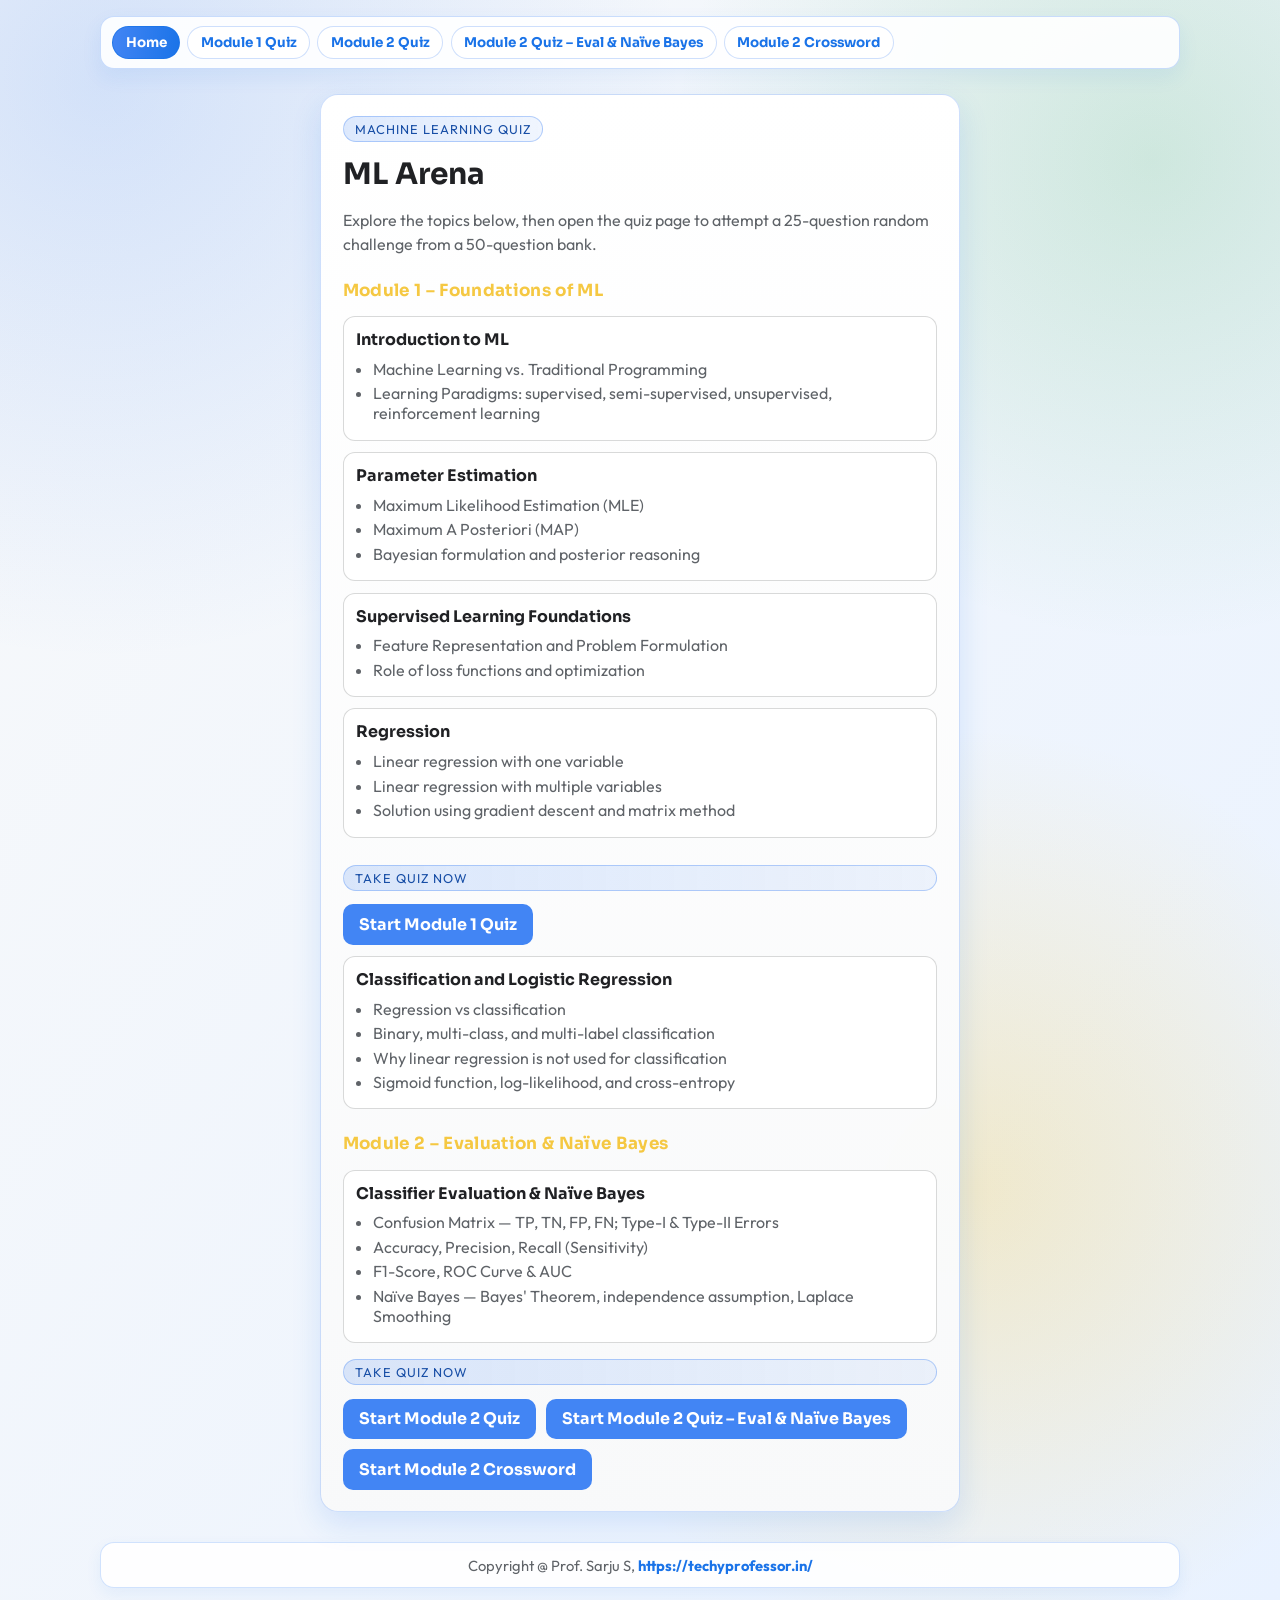
==== commit 6004aa5d: "modified" ====
--- a/index.html
+++ b/index.html
@@ -19,6 +19,7 @@
         <a class="nav-link" href="index.html" aria-current="page">Home</a>
         <a class="nav-link" href="quiz.html">Module 1 Quiz</a>
         <a class="nav-link" href="quiz-module2.html">Module 2 Quiz</a>
+        <a class="nav-link" href="quiz-module2b.html">Module 2 Quiz – Eval &amp; Naïve Bayes</a>
         <a class="nav-link" href="crossword-module2.html">Module 2 Crossword</a>
       </nav>
     </header>
@@ -33,6 +34,8 @@
         </p>
 
         <section class="module-topics" aria-label="Module 1 topics">
+          <h2 class="module-heading">Module 1 – Foundations of ML</h2>
+
           <article class="topic-card">
             <h2>Introduction to ML</h2>
             <ul>
@@ -83,9 +86,24 @@
           </article>
         </section>
 
+        <section class="module-topics" aria-label="Module 2 topics">
+          <h2 class="module-heading">Module 2 – Evaluation &amp; Naïve Bayes</h2>
+
+          <article class="topic-card">
+            <h2>Classifier Evaluation &amp; Naïve Bayes</h2>
+            <ul>
+              <li>Confusion Matrix — TP, TN, FP, FN; Type-I &amp; Type-II Errors</li>
+              <li>Accuracy, Precision, Recall (Sensitivity)</li>
+              <li>F1-Score, ROC Curve &amp; AUC</li>
+              <li>Naïve Bayes — Bayes' Theorem, independence assumption, Laplace Smoothing</li>
+            </ul>
+          </article>
+        </section>
+
         <div class="home-actions">
           <p class="tag">Take Quiz Now</p>
           <a class="home-link" href="quiz-module2.html">Start Module 2 Quiz</a>
+          <a class="home-link" href="quiz-module2b.html">Start Module 2 Quiz – Eval &amp; Naïve Bayes</a>
           <a class="home-link" href="crossword-module2.html">Start Module 2 Crossword</a>
         </div>
       </section>
--- a/style.css
+++ b/style.css
@@ -149,6 +149,7 @@
     radial-gradient(circle at 76% 74%, rgba(251, 188, 5, 0.14) 0%, transparent 30%),
     linear-gradient(125deg, var(--bg-1), var(--bg-2));
   background-attachment: fixed;
+  overflow-x: hidden;
 }
 
 /* Google Search-inspired theme override */
@@ -376,6 +377,15 @@
   margin: 0.28rem 0;
 }
 
+.module-heading {
+  grid-column: 1 / -1;
+  font-size: 1.05rem;
+  font-weight: 700;
+  color: var(--accent, #f5c842);
+  margin: 0.5rem 0 0.25rem;
+  letter-spacing: 0.02em;
+}
+
 .home-actions {
   margin-top: 1rem;
   display: flex;
@@ -932,8 +942,52 @@
   margin-top: 0.8rem;
 }
 
+.crossword-zoom {
+  margin-top: 0.62rem;
+  display: flex;
+  align-items: center;
+  justify-content: space-between;
+  gap: 0.55rem;
+}
+
+.active-clue-strip {
+  margin-top: 0.56rem;
+  border: 1px solid rgba(66, 133, 244, 0.28);
+  border-radius: 12px;
+  background: rgba(255, 255, 255, 0.94);
+  padding: 0.56rem 0.68rem;
+}
+
+.active-clue-strip p {
+  margin: 0;
+  color: #202124;
+  font-size: 0.9rem;
+  line-height: 1.4;
+}
+
+.zoom-btn {
+  min-width: 56px;
+  padding: 0.45rem 0.68rem;
+}
+
+.zoom-label {
+  margin: 0;
+  color: #5f6368;
+  font-size: 0.88rem;
+  font-weight: 600;
+}
+
+.crossword-grid-wrap {
+  margin-top: 0.95rem;
+  overflow-x: auto;
+  overflow-y: hidden;
+  padding-bottom: 0.35rem;
+  -webkit-overflow-scrolling: touch;
+  touch-action: auto;
+  overscroll-behavior-x: contain;
+}
+
 .crossword-grid {
-  margin-top: 0.95rem;
   display: grid;
   gap: 3px;
   background: rgba(157, 215, 253, 0.12);
@@ -1005,7 +1059,7 @@
   background: rgba(255, 255, 255, 0.02);
   color: #f5fcff;
   font-family: "Sora", sans-serif;
-  font-size: clamp(0.73rem, 1.3vw, 0.95rem);
+  font-size: clamp(0.86rem, 1.65vw, 1.02rem);
   text-transform: uppercase;
   text-align: center;
   padding-top: 0.35rem;
@@ -1115,6 +1169,47 @@
 
 @media (max-width: 820px) {
   .quiz-shell {
+    width: min(1080px, 95vw);
+    margin-top: 0.95rem;
+  }
+
+  .quiz-card,
+  .results-card,
+  .home-card {
+    padding: 1rem;
+    border-radius: 14px;
+  }
+
+  .form-actions {
+    gap: 0.5rem;
+  }
+
+  .form-actions .btn,
+  .form-actions .home-btn,
+  .form-actions .home-link {
+    flex: 1 1 100%;
+    justify-content: center;
+    min-height: 44px;
+  }
+
+  .quiz-topbar {
+    gap: 0.5rem;
+  }
+
+  .quiz-topbar .status-text {
+    font-size: 0.84rem;
+  }
+
+  .question-card h2 {
+    font-size: 1.02rem;
+    line-height: 1.35;
+  }
+
+  .gamification-grid {
+    grid-template-columns: repeat(2, minmax(0, 1fr));
+  }
+
+  .quiz-shell {
     grid-template-columns: 1fr;
   }
 
@@ -1122,6 +1217,14 @@
     grid-template-columns: 1fr;
   }
 
+  .crossword-sidecard {
+    order: 1;
+  }
+
+  .crossword-card {
+    order: 2;
+  }
+
   .setup-grid {
     grid-template-columns: 1fr;
   }
@@ -1136,6 +1239,10 @@
 }
 
 @media (max-width: 560px) {
+  body {
+    background-attachment: scroll;
+  }
+
   .site-nav {
     margin-top: 0.72rem;
     padding: 0.5rem;
@@ -1157,6 +1264,55 @@
 
   .site-footer p {
     font-size: 0.85rem;
+  }
+
+  .home-shell,
+  .quiz-shell,
+  .poll-shell {
+    width: min(1080px, 96vw);
+  }
+
+  .quiz-card,
+  .results-card,
+  .home-card {
+    padding: 0.86rem;
+    border-radius: 12px;
+  }
+
+  h1 {
+    font-size: 1.22rem;
+  }
+
+  h2 {
+    font-size: 1rem;
+  }
+
+  .home-copy,
+  .status-text,
+  .review-line,
+  .submission-answer,
+  .clue-btn {
+    font-size: 0.9rem;
+  }
+
+  .quiz-option,
+  .option {
+    padding: 0.8rem 0.72rem;
+    min-height: 46px;
+  }
+
+  .student-input,
+  .cw-input {
+    font-size: 16px;
+  }
+
+  .crossword-actions {
+    gap: 0.5rem;
+  }
+
+  .crossword-actions .btn,
+  .crossword-actions .home-btn {
+    min-height: 46px;
   }
 
   .app-shell {
@@ -1177,9 +1333,32 @@
     grid-template-columns: 1fr;
   }
 
+  .crossword-grid-wrap {
+    margin-inline: -0.2rem;
+    padding-inline: 0.2rem;
+  }
+
   .crossword-grid {
-    padding: 0.35rem;
-    gap: 1px;
+    width: max-content;
+    padding: 0.4rem;
+    gap: 2px;
+  }
+
+  .crossword-zoom {
+    margin-top: 0.56rem;
+  }
+
+  .zoom-label {
+    font-size: 0.84rem;
+  }
+
+  .active-clue-strip {
+    margin-top: 0.5rem;
+    padding: 0.5rem 0.58rem;
+  }
+
+  .active-clue-strip p {
+    font-size: 0.86rem;
   }
 
   .crossword-clues {
